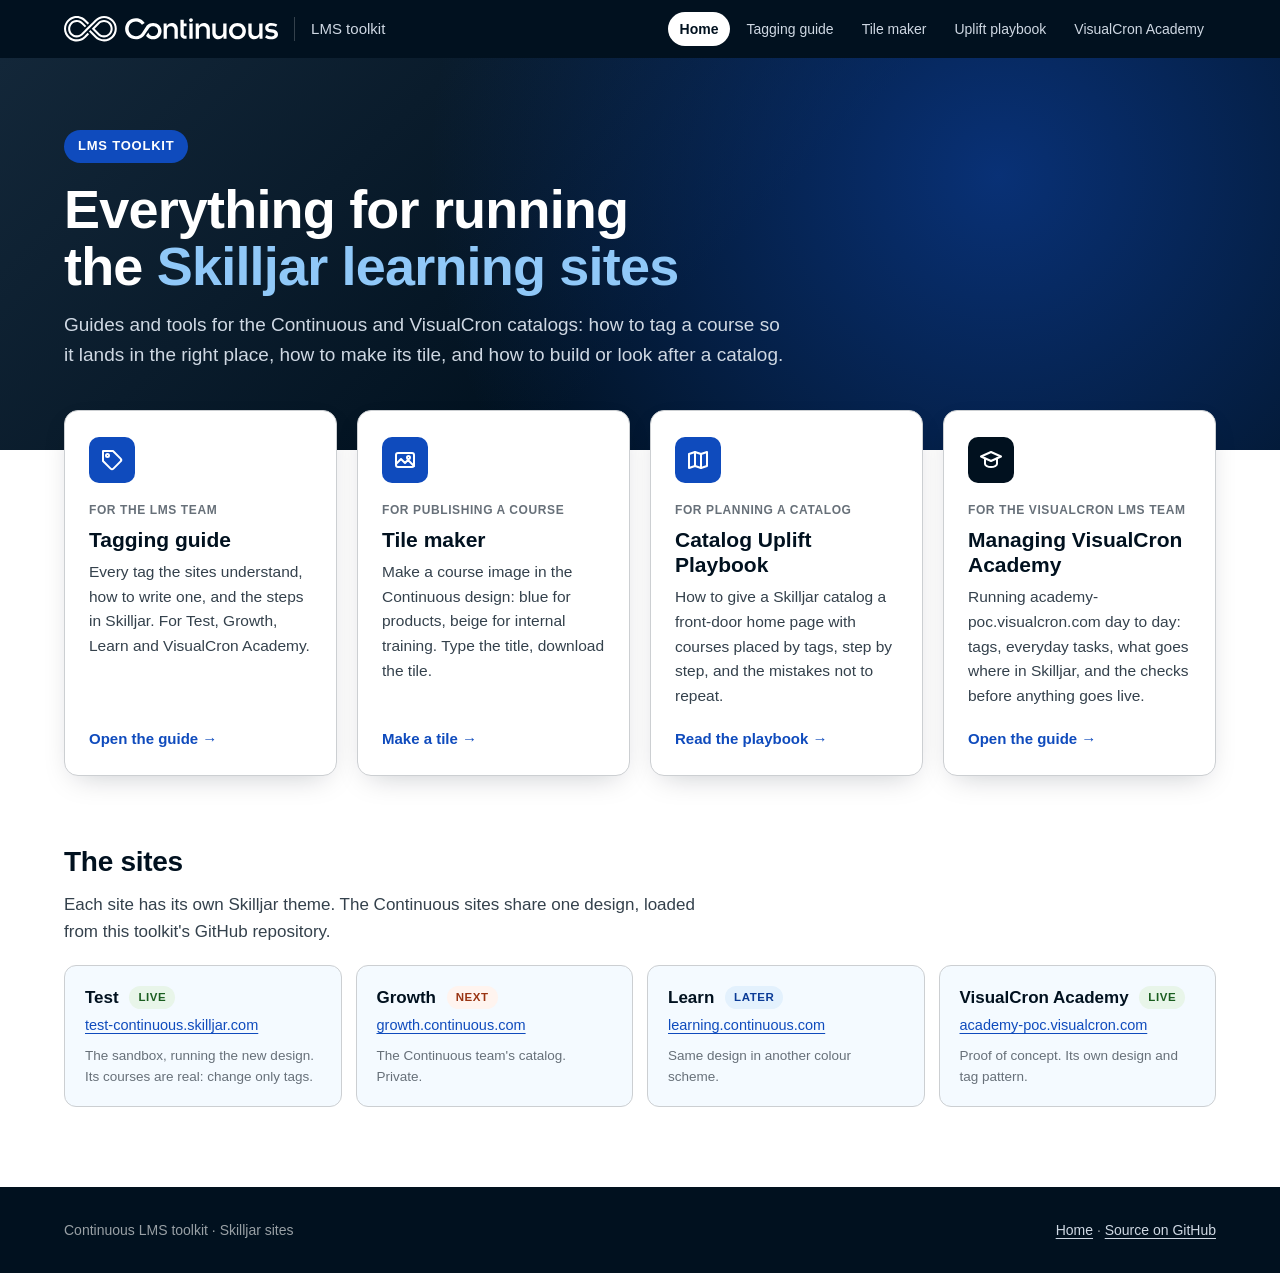
==== index.html @ cdae72e1 "LMS toolkit: home page, playbook and VisualCron Academy pages, VisualCron in the tagging guide - Hom" ====
<!DOCTYPE html>
<html lang="en">
<head>
<meta charset="utf-8">
<meta name="viewport" content="width=device-width, initial-scale=1">
<title>Continuous LMS toolkit</title>
<meta name="description" content="Guides and tools for running the Continuous and VisualCron Skilljar learning sites.">
<link rel="icon" href="assets/continuous-favicon.svg" type="image/svg+xml">
<link rel="stylesheet" href="assets/site.css">
</head>
<body data-page="home">
<header class="bar"><div class="bar__in"><a class="bar__brand" href="./"><img src="./assets/continuous-horizontal-white-site.svg" alt="Continuous"><span>LMS toolkit</span></a><nav aria-label="Toolkit"><a href="./" aria-current="page">Home</a><a href="./tagging/">Tagging guide</a><a href="./tiles/">Tile maker</a><a href="./playbook/">Uplift playbook</a><a href="./visualcron-academy/">VisualCron Academy</a></nav></div></header>
<div class="hero home-hero"><div class="hero__in">
  <span class="pill">LMS toolkit</span>
  <h1>Everything for running the <span>Skilljar learning sites</span></h1>
  <p class="hero__lead">Guides and tools for the Continuous and VisualCron catalogs: how to tag a course so it lands in the right place, how to make its tile, and how to build or look after a catalog.</p>
</div></div>

<section class="tools" aria-label="Guides and tools">
  <a class="tool" href="tagging/">
    <span class="tool__icon"><svg viewBox="0 0 24 24" fill="none" stroke="currentColor" stroke-width="2" stroke-linecap="round" stroke-linejoin="round" aria-hidden="true"><path d="M20.6 13.4 13.4 20.6a2 2 0 0 1-2.8 0L3 13V3h10l7.6 7.6a2 2 0 0 1 0 2.8Z"/><circle cx="7.5" cy="7.5" r="1.5"/></svg></span>
    <span class="for">For the LMS team</span>
    <h2>Tagging guide</h2>
    <p>Every tag the sites understand, how to write one, and the steps in Skilljar. For Test, Growth, Learn and VisualCron Academy.</p>
    <span class="go">Open the guide →</span>
  </a>
  <a class="tool" href="tiles/">
    <span class="tool__icon"><svg viewBox="0 0 24 24" fill="none" stroke="currentColor" stroke-width="2" stroke-linecap="round" stroke-linejoin="round" aria-hidden="true"><rect x="3" y="5" width="18" height="14" rx="2"/><path d="m3 16 5-5 4 4 3-3 6 6"/><circle cx="15.5" cy="9.5" r="1.5"/></svg></span>
    <span class="for">For publishing a course</span>
    <h2>Tile maker</h2>
    <p>Make a course image in the Continuous design: blue for products, beige for internal training. Type the title, download the tile.</p>
    <span class="go">Make a tile →</span>
  </a>
  <a class="tool" href="playbook/">
    <span class="tool__icon"><svg viewBox="0 0 24 24" fill="none" stroke="currentColor" stroke-width="2" stroke-linecap="round" stroke-linejoin="round" aria-hidden="true"><path d="M9 4 3 6v14l6-2 6 2 6-2V4l-6 2-6-2Z"/><path d="M9 4v14M15 6v14"/></svg></span>
    <span class="for">For planning a catalog</span>
    <h2>Catalog Uplift Playbook</h2>
    <p>How to give a Skilljar catalog a front-door home page with courses placed by tags, step by step, and the mistakes not to repeat.</p>
    <span class="go">Read the playbook →</span>
  </a>
  <a class="tool tool--vc" href="visualcron-academy/">
    <span class="tool__icon"><svg viewBox="0 0 24 24" fill="none" stroke="currentColor" stroke-width="2" stroke-linecap="round" stroke-linejoin="round" aria-hidden="true"><path d="M2 8.5 12 4l10 4.5-10 4.5L2 8.5Z"/><path d="M6 10.5V16c0 1.4 2.7 3 6 3s6-1.6 6-3v-5.5"/></svg></span>
    <span class="for">For the VisualCron LMS team</span>
    <h2>Managing VisualCron Academy</h2>
    <p>Running academy-poc.visualcron.com day to day: tags, everyday tasks, what goes where in Skilljar, and the checks before anything goes live.</p>
    <span class="go">Open the guide →</span>
  </a>
</section>

<section class="band" aria-labelledby="sites-h">
  <h2 id="sites-h">The sites</h2>
  <p>Each site has its own Skilljar theme. The Continuous sites share one design, loaded from this toolkit's GitHub repository.</p>
  <div class="sites">
    <div class="site"><b>Test <span class="state state--live">Live</span></b><a href="https://test-continuous.skilljar.com/">test-continuous.skilljar.com</a><small>The sandbox, running the new design. Its courses are real: change only tags.</small></div>
    <div class="site"><b>Growth <span class="state state--next">Next</span></b><a href="https://growth.continuous.com/">growth.continuous.com</a><small>The Continuous team's catalog. Private.</small></div>
    <div class="site"><b>Learn <span class="state state--later">Later</span></b><a href="https://learning.continuous.com/">learning.continuous.com</a><small>Same design in another colour scheme.</small></div>
    <div class="site"><b>VisualCron Academy <span class="state state--live">Live</span></b><a href="https://academy-poc.visualcron.com/">academy-poc.visualcron.com</a><small>Proof of concept. Its own design and tag pattern.</small></div>
  </div>
</section>
<footer class="foot"><div class="in"><span>Continuous LMS toolkit · Skilljar sites</span><span><a href="./">Home</a> · <a href="https://github.com/markdcontinuous/continuous2026">Source on GitHub</a></span></div></footer>
</body>
</html>
---- assets/site.css ----
/* Continuous LMS toolkit: shared styles for the help pages (home, guides). Built into hosted/assets/site.css. */
@font-face { font-family: "BDO Grotesk"; src: url(https://continuous.com/wp-content/themes/continuous/dist/assets/BDOGrotesk-Regular.woff2) format("woff2"); font-weight: 400; font-display: swap; }
@font-face { font-family: "BDO Grotesk"; src: url(https://continuous.com/wp-content/themes/continuous/dist/assets/BDOGrotesk-Medium.woff2) format("woff2"); font-weight: 500; font-display: swap; }
@font-face { font-family: "BDO Grotesk"; src: url(https://continuous.com/wp-content/themes/continuous/dist/assets/BDOGrotesk-Bold.woff2) format("woff2"); font-weight: 700; font-display: swap; }
@font-face { font-family: "BDO Grotesk"; src: url(https://continuous.com/wp-content/themes/continuous/dist/assets/BDOGrotesk-ExtraBold.woff2) format("woff2"); font-weight: 800; font-display: swap; }
:root {
  --blue: #0f4bbd; --blue-900: #0c3c97; --blue-50: #e3f1fd; --blue-100: #bcdefb; --sky: #90c8f8;
  --orange: #fa4716; --bone: #e9d9c3; --navy: #01111f;
  --g900: #01111f; --g700: #34414c; --g600: #677079; --g100: #cccfd2; --g10: #f4faff;
  --ok: #2e7d32; --font: "BDO Grotesk", Inter, Arial, sans-serif; --mono: ui-monospace, "Cascadia Mono", Consolas, monospace;
}
* { box-sizing: border-box; }
html { scroll-behavior: smooth; scroll-padding-top: 88px; }
body { margin: 0; font-family: var(--font); color: var(--g900); background: #fff; font-size: 17px; line-height: 1.6; }
::selection { background: var(--blue); color: #fff; }
a { color: var(--blue); text-underline-offset: 3px; }
a:hover { color: var(--blue-900); }
:focus-visible { outline: 2px solid var(--blue); outline-offset: 2px; }

/* Site bar, shared by every page */
.bar { position: sticky; top: 0; z-index: 20; background: var(--navy); color: #fff; }
.bar__in { max-width: 1200px; margin: 0 auto; padding: 12px 24px; display: flex; align-items: center; gap: 24px; flex-wrap: wrap; }
.bar__brand { display: flex; align-items: center; gap: 16px; color: #fff; text-decoration: none; }
.bar__brand img { height: 26px; display: block; }
.bar__brand span { font-weight: 500; font-size: 15px; color: #cfd8e3; border-left: 1px solid #34414c; padding-left: 16px; }
.bar nav { margin-left: auto; display: flex; gap: 4px; flex-wrap: wrap; }
.bar nav a { color: #cfd8e3; text-decoration: none; font-size: 14px; font-weight: 500; padding: 6px 12px; border-radius: 99px; }
.bar nav a:hover { color: #fff; background: #132739; }
.bar nav a[aria-current="page"] { color: var(--navy); background: #fff; font-weight: 700; }
.bar nav a:focus-visible { outline-color: var(--sky); }

/* Hero */
.hero { background: linear-gradient(135deg, #132739 0%, #01111f 55%); color: #fff; position: relative; overflow: hidden; }
.hero::after { content: ""; position: absolute; inset: 0; background: radial-gradient(circle at 78% 30%, rgba(15,75,189,.55) 0%, rgba(15,75,189,0) 55%); pointer-events: none; }
.hero__in { position: relative; z-index: 1; max-width: 1200px; margin: 0 auto; padding: 56px 24px 64px; }
.pill { display: inline-block; background: var(--blue); color: #fff; font-size: 13px; font-weight: 700; letter-spacing: .06em; text-transform: uppercase; border-radius: 99px; padding: 6px 14px; }
.hero h1 { font-size: clamp(34px, 4.6vw, 54px); line-height: 1.06; margin: 18px 0 14px; font-weight: 800; letter-spacing: -.015em; max-width: 900px; text-wrap: balance; }
.hero__lead { max-width: 720px; color: #cfd8e3; font-size: 19px; margin: 0; }
.hero__lead code { background: rgba(255,255,255,.12); color: #fff; }
.updated { color: #99a0a5; font-size: 14px; margin: 18px 0 0; }

/* Document layout */
.wrap { max-width: 1200px; margin: 0 auto; padding: 48px 24px 96px; display: grid; grid-template-columns: 230px minmax(0, 1fr); gap: 56px; }
.toc { position: sticky; top: 92px; align-self: start; font-size: 15px; max-height: calc(100vh - 120px); overflow: auto; }
.toc b { display: block; font-size: 12px; letter-spacing: .08em; text-transform: uppercase; color: var(--g600); margin-bottom: 10px; }
.toc ol { list-style: none; margin: 0; padding: 0; border-left: 2px solid var(--blue-50); }
.toc li.grp { font-size: 12px; font-weight: 700; letter-spacing: .06em; text-transform: uppercase; color: var(--blue); padding: 14px 0 4px 14px; }
.toc li.grp:first-child { padding-top: 2px; }
.toc a { display: block; padding: 5px 0 5px 14px; margin-left: -2px; border-left: 2px solid transparent; color: var(--g700); text-decoration: none; line-height: 1.35; }
.toc a:hover, .toc a.on { color: var(--blue); border-left-color: var(--blue); }
.doc { min-width: 0; max-width: 820px; }
.doc > p, .doc > ul, .doc > ol { max-width: 72ch; }
.doc h2 { font-size: 30px; line-height: 1.15; margin: 56px 0 12px; letter-spacing: -.01em; }
.doc h2:first-child { margin-top: 0; }
.doc h2.part { font-size: 14px; letter-spacing: .08em; text-transform: uppercase; color: var(--blue); margin: 72px 0 -32px; padding-top: 20px; border-top: 2px solid var(--blue-50); }
.doc h2.part:first-child { margin-top: 0; border-top: 0; padding-top: 0; }
.doc h3 { font-size: 20px; margin: 32px 0 6px; }
.doc ul { padding-left: 22px; }
.doc li { margin: 6px 0; }
.doc li::marker { color: var(--blue); }
code { font-family: var(--mono); font-size: .88em; background: var(--blue-50); color: var(--navy); border-radius: 4px; padding: 1px 5px; }
pre { background: var(--navy); color: #e6edf3; border-radius: 10px; padding: 18px 20px; overflow-x: auto; font-size: 14px; line-height: 1.55; }
pre code { background: none; color: inherit; padding: 0; font-size: inherit; }

.scroll { overflow-x: auto; margin: 12px 0 8px; }
.tbl { width: 100%; border-collapse: separate; border-spacing: 0; font-size: 15.5px; border: 1px solid var(--g100); border-radius: 12px; overflow: hidden; }
.tbl th { text-align: left; font-size: 12.5px; letter-spacing: .06em; text-transform: uppercase; color: var(--g600); background: var(--g10); padding: 12px 16px; border-bottom: 1px solid var(--g100); vertical-align: bottom; }
.tbl td { padding: 13px 16px; border-bottom: 1px solid #e6e8ea; vertical-align: top; }
.tbl tr:last-child td { border-bottom: 0; }
.tbl td:first-child { font-weight: 500; }
.tick { color: var(--ok); font-weight: 700; }

ol.steps { counter-reset: st; list-style: none; padding: 0; margin: 16px 0; }
ol.steps > li { counter-increment: st; position: relative; padding: 2px 0 18px 52px; margin: 0; }
ol.steps > li::before { content: counter(st); position: absolute; left: 0; top: 0; width: 34px; height: 34px; border-radius: 50%; border: 2px solid var(--blue); color: var(--blue); font-weight: 700; font-size: 15px; display: flex; align-items: center; justify-content: center; background: #fff; }
ol.steps > li::after { content: ""; position: absolute; left: 16px; top: 36px; bottom: 2px; width: 2px; background: var(--blue-50); }
ol.steps > li:last-child::after { display: none; }
ul.checks { list-style: none; padding: 0; }
ul.checks li { display: flex; gap: 12px; align-items: flex-start; }
ul.checks .box { flex: 0 0 18px; height: 18px; margin-top: 4px; border: 2px solid var(--blue); border-radius: 4px; }

/* Home page */
.home-hero .hero__in { padding: 72px 24px 80px; }
.home-hero h1 span { color: var(--sky); }
.tools { max-width: 1200px; margin: -40px auto 0; padding: 0 24px; position: relative; z-index: 2; display: grid; grid-template-columns: repeat(auto-fit, minmax(260px, 1fr)); gap: 20px; }
.tool { display: flex; flex-direction: column; background: #fff; border: 1px solid var(--g100); border-radius: 14px; padding: 26px 24px 24px; text-decoration: none; color: var(--navy); box-shadow: 0 10px 30px -12px rgba(1,17,31,.25); transition: transform .2s cubic-bezier(.2,.8,.2,1), box-shadow .2s; }
.tool:hover { transform: translateY(-3px); box-shadow: 0 18px 40px -14px rgba(1,17,31,.35); color: var(--navy); }
.tool__icon { width: 46px; height: 46px; border-radius: 10px; background: var(--blue); color: #fff; display: flex; align-items: center; justify-content: center; margin-bottom: 18px; }
.tool__icon svg { width: 24px; height: 24px; }
.tool--vc .tool__icon { background: var(--navy); }
.tool h2 { font-size: 21px; line-height: 1.2; margin: 0 0 8px; }
.tool p { margin: 0 0 18px; color: var(--g700); font-size: 15.5px; }
.tool .go { margin-top: auto; font-weight: 700; color: var(--blue); font-size: 15px; }
.tool .for { display: inline-block; font-size: 12px; font-weight: 700; letter-spacing: .05em; text-transform: uppercase; color: var(--g600); margin-bottom: 6px; }
.band { max-width: 1200px; margin: 64px auto 0; padding: 0 24px; }
.band h2 { font-size: 28px; margin: 0 0 6px; letter-spacing: -.01em; }
.band > p { color: var(--g700); margin: 0 0 20px; max-width: 70ch; }
.sites { display: grid; grid-template-columns: repeat(auto-fit, minmax(240px, 1fr)); gap: 14px; }
.site { border: 1px solid var(--g100); border-radius: 12px; padding: 18px 20px; background: var(--g10); }
.site b { display: block; font-size: 17px; }
.site a { font-size: 14.5px; word-break: break-all; }
.site small { display: block; color: var(--g600); font-size: 13.5px; margin-top: 6px; }
.state { display: inline-block; font-size: 11.5px; font-weight: 700; letter-spacing: .05em; text-transform: uppercase; border-radius: 99px; padding: 2px 9px; margin-left: 6px; vertical-align: 2px; }
.state--live { background: #e8f5e9; color: #1b5e20; }
.state--next { background: #fff4ef; color: #9a3412; }
.state--later { background: var(--blue-50); color: var(--blue-900); }

footer.foot { background: var(--navy); color: #99a0a5; font-size: 14px; margin-top: 80px; }
footer.foot .in { max-width: 1200px; margin: 0 auto; padding: 32px 24px; display: flex; gap: 24px; flex-wrap: wrap; justify-content: space-between; }
footer.foot a { color: #cfd8e3; }
.wrap + footer.foot { margin-top: 0; }

@media (max-width: 900px) {
  .bar { position: static; }
  .wrap { grid-template-columns: 1fr; gap: 0; padding-top: 32px; }
  .toc { display: none; }
  .bar__brand span { display: none; }
  .bar nav { margin-left: 0; width: 100%; overflow-x: auto; flex-wrap: nowrap; }
  .bar nav a { white-space: nowrap; }
  .tools { margin-top: -28px; }
}
@media print {
  .bar, .toc { display: none !important; }
  .wrap { display: block; }
  .hero { background: #fff; color: var(--navy); }
  .hero__lead { color: var(--g700); }
}
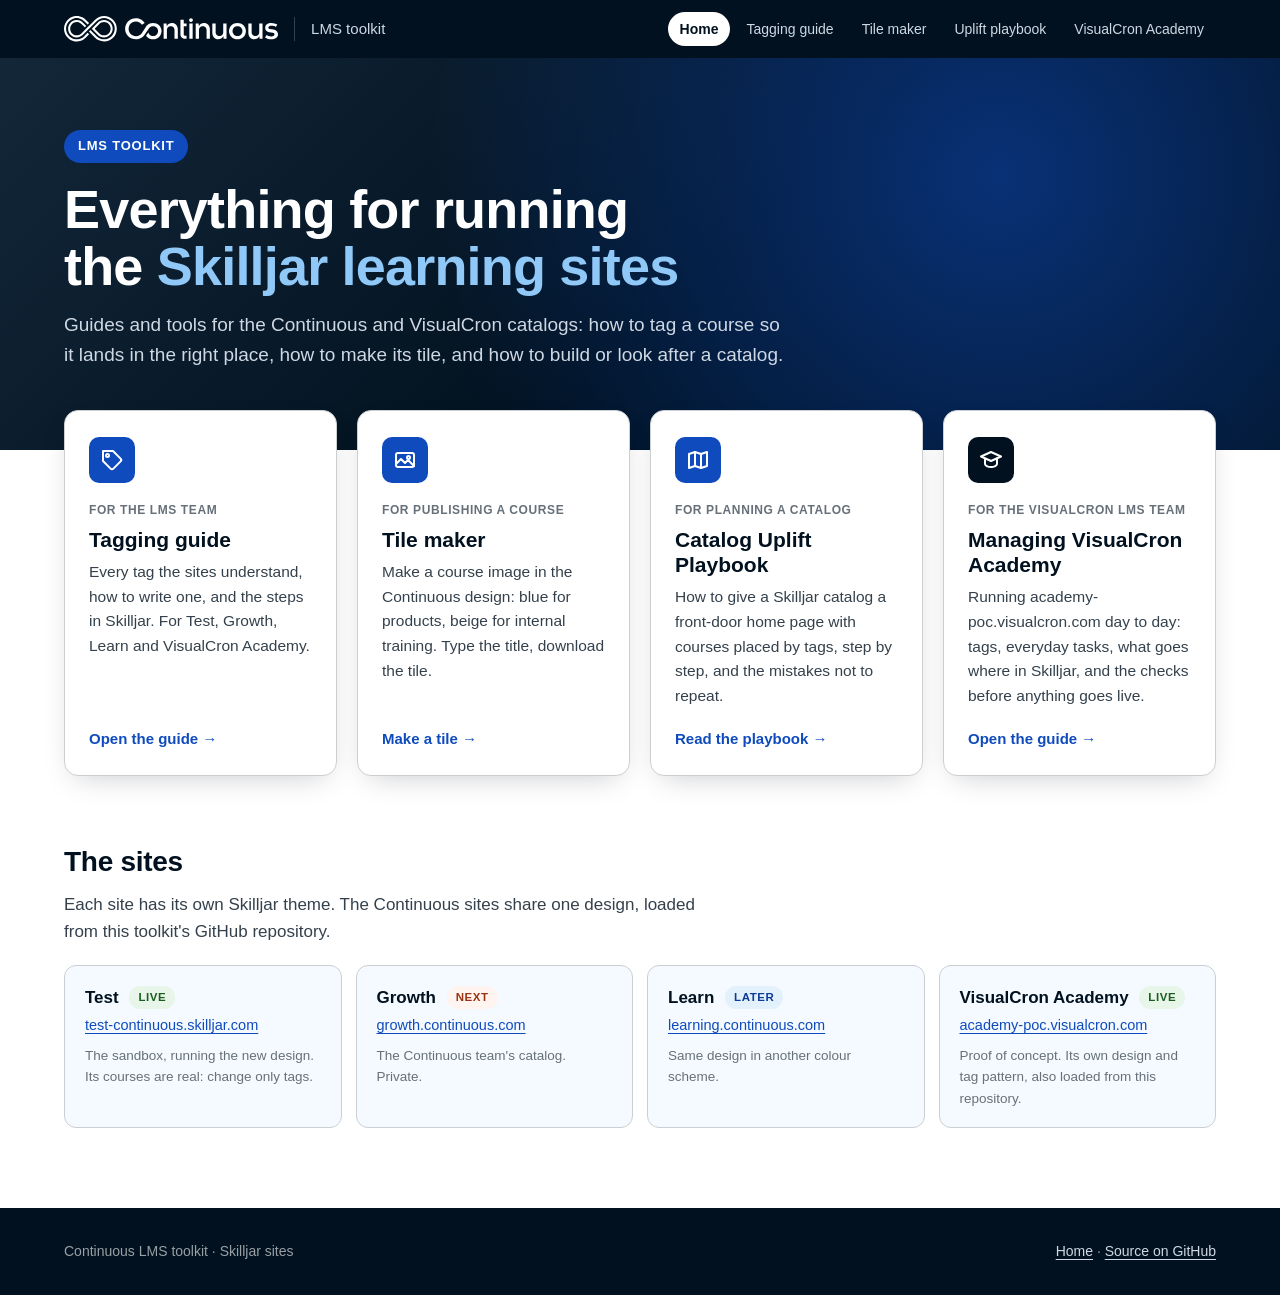
==== commit 6fd00016: "VisualCron Academy: theme hosted here, learning path pages - visualcron/vc-theme.css and vc-theme.js" ====
--- a/index.html
+++ b/index.html
@@ -54,7 +54,7 @@
     <div class="site"><b>Test <span class="state state--live">Live</span></b><a href="https://test-continuous.skilljar.com/">test-continuous.skilljar.com</a><small>The sandbox, running the new design. Its courses are real: change only tags.</small></div>
     <div class="site"><b>Growth <span class="state state--next">Next</span></b><a href="https://growth.continuous.com/">growth.continuous.com</a><small>The Continuous team's catalog. Private.</small></div>
     <div class="site"><b>Learn <span class="state state--later">Later</span></b><a href="https://learning.continuous.com/">learning.continuous.com</a><small>Same design in another colour scheme.</small></div>
-    <div class="site"><b>VisualCron Academy <span class="state state--live">Live</span></b><a href="https://academy-poc.visualcron.com/">academy-poc.visualcron.com</a><small>Proof of concept. Its own design and tag pattern.</small></div>
+    <div class="site"><b>VisualCron Academy <span class="state state--live">Live</span></b><a href="https://academy-poc.visualcron.com/">academy-poc.visualcron.com</a><small>Proof of concept. Its own design and tag pattern, also loaded from this repository.</small></div>
   </div>
 </section>
 <footer class="foot"><div class="in"><span>Continuous LMS toolkit · Skilljar sites</span><span><a href="./">Home</a> · <a href="https://github.com/markdcontinuous/continuous2026">Source on GitHub</a></span></div></footer>
